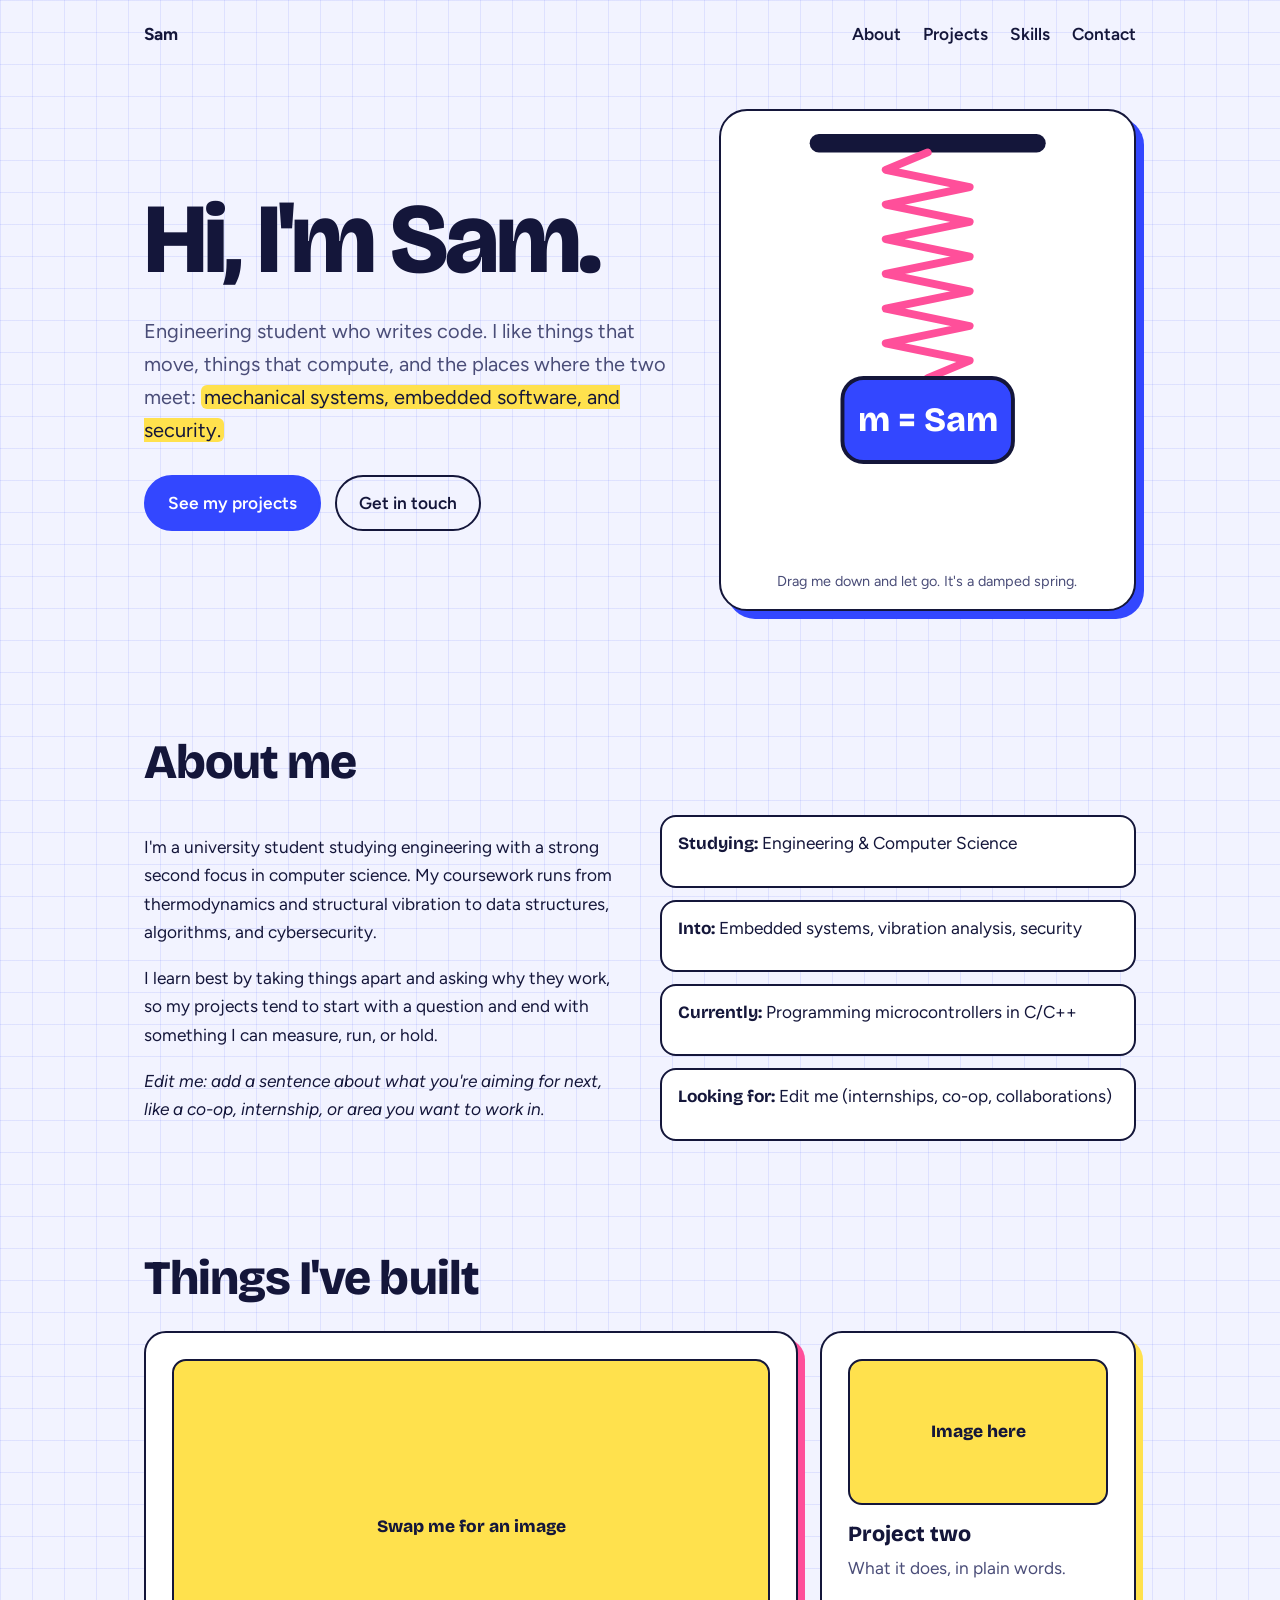
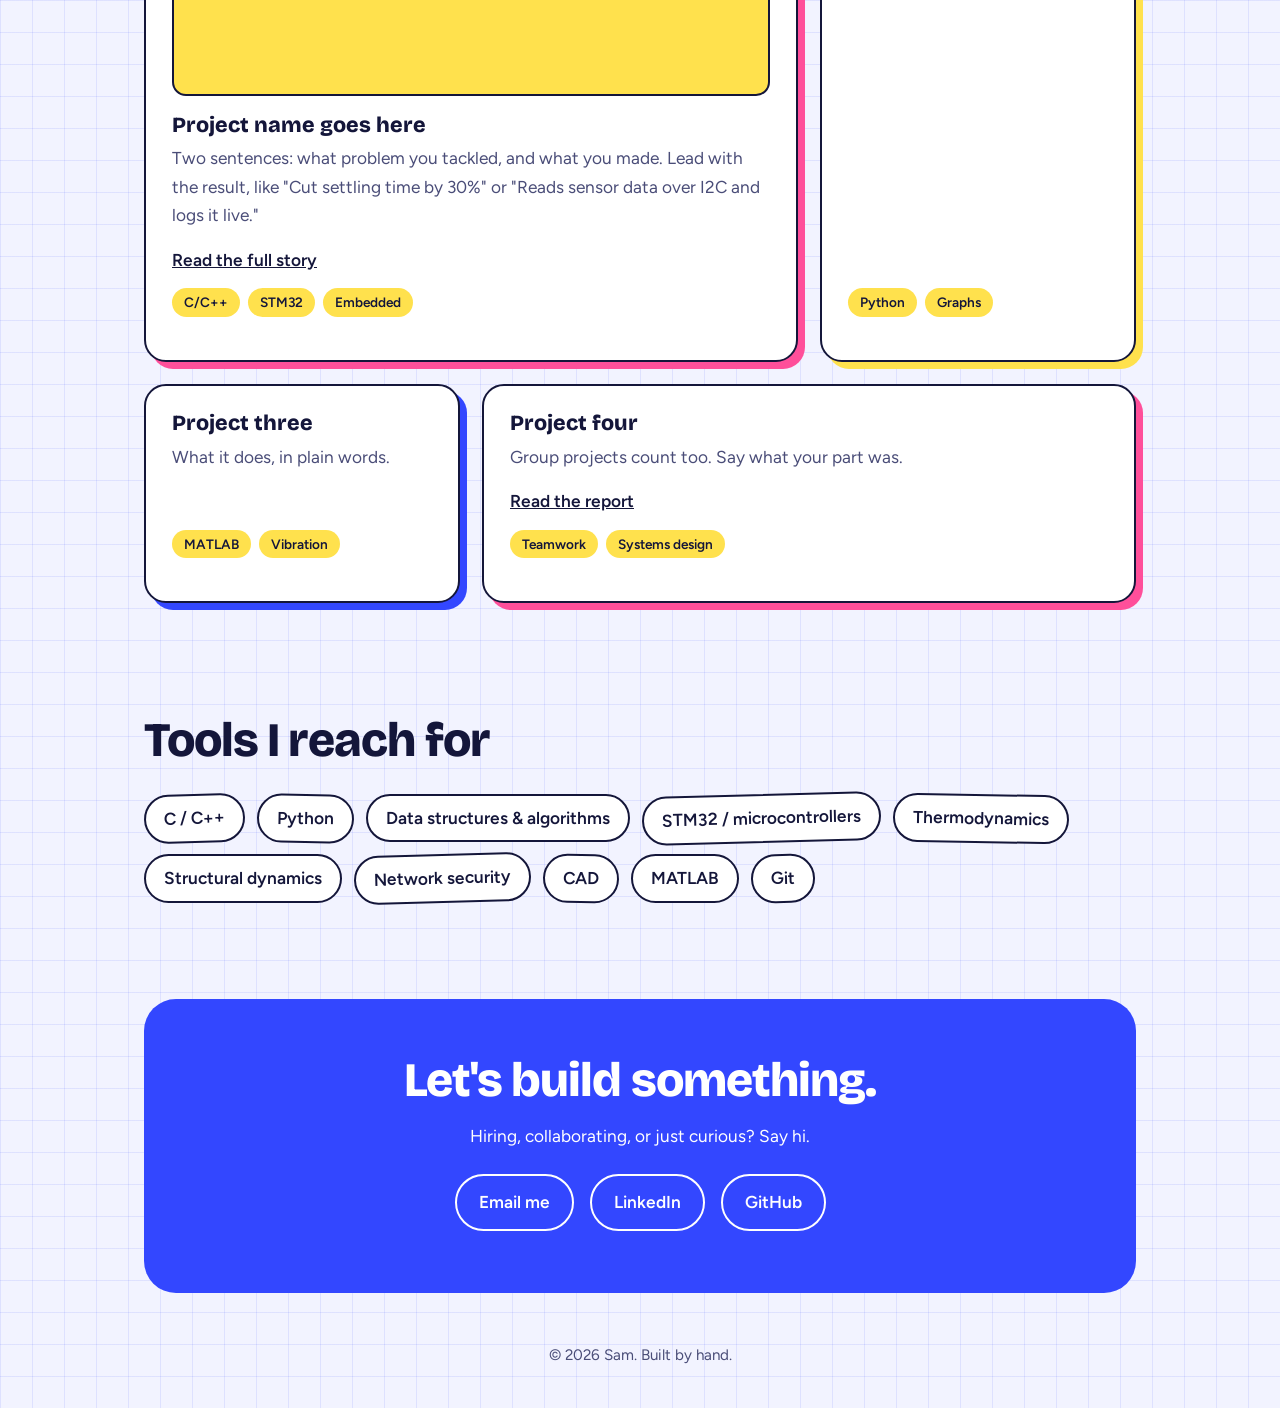
==== index.html @ a05fb28f "Add files via upload" ====
<!DOCTYPE html>
<html lang="en">
<head>
<meta charset="utf-8">
<meta name="viewport" content="width=device-width, initial-scale=1">
<title>Sam | Engineering & Computer Science</title>
<meta name="description" content="Portfolio of Sam, engineering and computer science student. Mechanical systems, embedded software, and security.">
<link rel="icon" href="data:image/svg+xml,<svg xmlns='http://www.w3.org/2000/svg' viewBox='0 0 100 100'><text y='.9em' font-size='90'>⚙️</text></svg>">
<link rel="preconnect" href="https://fonts.googleapis.com">
<link rel="preconnect" href="https://fonts.gstatic.com" crossorigin>
<link href="https://fonts.googleapis.com/css2?family=Bricolage+Grotesque:opsz,wght@12..96,500;12..96,800&family=Figtree:wght@400;600&display=swap" rel="stylesheet">
<link rel="stylesheet" href="style.css">
</head>
<body>
<div class="wrap">
  <nav aria-label="Main">
    <strong>Sam</strong>
    <div class="links"><a href="#about">About</a><a href="#projects">Projects</a><a href="#skills">Skills</a><a href="#contact">Contact</a></div>
  </nav>

  <header class="hero">
    <div>
      <h1>Hi, I'm Sam.</h1>
      <p class="lede">Engineering student who writes code. I like things that move, things that compute, and the places where the two meet: <span class="hl">mechanical systems, embedded software, and security.</span></p>
      <div class="btns">
        <a class="btn primary" href="#projects">See my projects</a>
        <a class="btn" href="#contact">Get in touch</a>
      </div>
    </div>
    <div class="toy">
      <svg id="spring" viewBox="0 0 300 340" role="img" aria-label="A draggable mass on a spring. Drag it down and let go to watch it oscillate.">
        <rect x="60" y="10" width="180" height="14" rx="7" fill="var(--ink)"/>
        <path id="coil" fill="none" stroke="var(--pink)" stroke-width="6" stroke-linecap="round" stroke-linejoin="round"/>
        <g id="mass">
          <rect x="85" y="0" width="130" height="64" rx="16" fill="var(--cobalt)" stroke="var(--ink)" stroke-width="3"/>
          <text x="150" y="40" text-anchor="middle" font-family="Bricolage Grotesque,sans-serif" font-weight="800" font-size="26" fill="#fff">m = Sam</text>
        </g>
      </svg>
      <small>Drag me down and let go. It's a damped spring.</small>
    </div>
  </header>

  <section id="about" aria-labelledby="about-h">
    <h2 id="about-h">About me</h2>
    <div class="about">
      <div>
        <p>I'm a university student studying engineering with a strong second focus in computer science. My coursework runs from thermodynamics and structural vibration to data structures, algorithms, and cybersecurity.</p>
        <p>I learn best by taking things apart and asking why they work, so my projects tend to start with a question and end with something I can measure, run, or hold.</p>
        <p><em>Edit me: add a sentence about what you're aiming for next, like a co-op, internship, or area you want to work in.</em></p>
      </div>
      <ul class="facts">
        <li><b>Studying:</b> Engineering &amp; Computer Science</li>
        <li><b>Into:</b> Embedded systems, vibration analysis, security</li>
        <li><b>Currently:</b> Programming microcontrollers in C/C++</li>
        <li><b>Looking for:</b> Edit me (internships, co-op, collaborations)</li>
      </ul>
    </div>
  </section>

  <section id="projects" aria-labelledby="proj-h">
    <h2 id="proj-h">Things I've built</h2>
    <div class="projects">
      <article class="card wide">
        <div class="thumb empty" role="img" aria-label="Placeholder for a project image">Swap me for an image</div>
        <h3><a href="projects/project-one.html">Project name goes here</a></h3>
        <p>Two sentences: what problem you tackled, and what you made. Lead with the result, like "Cut settling time by 30%" or "Reads sensor data over I2C and logs it live."</p>
        <a class="more" href="projects/project-one.html">Read the full story</a>
        <ul class="tags"><li>C/C++</li><li>STM32</li><li>Embedded</li></ul>
      </article>
      <article class="card">
        <div class="thumb empty" role="img" aria-label="Placeholder for a project image">Image here</div>
        <h3><a href="projects/project-one.html">Project two</a></h3>
        <p>What it does, in plain words.</p>
        <ul class="tags"><li>Python</li><li>Graphs</li></ul>
      </article>
      <article class="card">
        <h3>Project three</h3>
        <p>What it does, in plain words.</p>
        <ul class="tags"><li>MATLAB</li><li>Vibration</li></ul>
      </article>
      <article class="card wide">
        <h3>Project four</h3>
        <p>Group projects count too. Say what your part was.</p>
        <a class="more" href="#">Read the report</a>
        <ul class="tags"><li>Teamwork</li><li>Systems design</li></ul>
      </article>
    </div>
  </section>

  <section id="skills" aria-labelledby="skills-h">
    <h2 id="skills-h">Tools I reach for</h2>
    <div class="skills">
      <span>C / C++</span><span>Python</span><span>Data structures &amp; algorithms</span><span>STM32 / microcontrollers</span>
      <span>Thermodynamics</span><span>Structural dynamics</span><span>Network security</span><span>CAD</span><span>MATLAB</span><span>Git</span>
    </div>
  </section>

  <section id="contact" class="contact" aria-labelledby="contact-h">
    <h2 id="contact-h">Let's build something.</h2>
    <p>Hiring, collaborating, or just curious? Say hi.</p>
    <a class="btn" href="mailto:you@example.com">Email me</a>
    <a class="btn" href="https://www.linkedin.com/in/your-handle" rel="noopener">LinkedIn</a>
    <a class="btn" href="https://github.com/your-handle" rel="noopener">GitHub</a>
  </section>
  <footer>© <span id="yr"></span> Sam. Built by hand.</footer>
</div>

<script>
document.getElementById('yr').textContent=new Date().getFullYear();
(function(){
  var svg=document.getElementById('spring'),coil=document.getElementById('coil'),mass=document.getElementById('mass');
  var rest=200,y=rest,v=0,drag=false,k=60,c=3.2,last=performance.now();
  var reduce=matchMedia('(prefers-reduced-motion: reduce)').matches;
  function draw(){
    var top=24,n=12,d='M150 '+top;
    var len=y-top,step=len/(n+1);
    for(var i=1;i<=n;i++){d+=' L'+(i%2?118:182)+' '+(top+step*i)}
    d+=' L150 '+y;
    coil.setAttribute('d',d);
    mass.setAttribute('transform','translate(0,'+y+')');
  }
  function ptY(e){var p=svg.createSVGPoint();p.x=e.clientX;p.y=e.clientY;return p.matrixTransform(svg.getScreenCTM().inverse()).y}
  svg.addEventListener('pointerdown',function(e){drag=true;svg.setPointerCapture(e.pointerId);v=0});
  svg.addEventListener('pointermove',function(e){if(drag){y=Math.max(90,Math.min(270,ptY(e)-32))}});
  svg.addEventListener('pointerup',function(){drag=false});
  function tick(t){
    var dt=Math.min((t-last)/1000,.03);last=t;
    if(!drag){var a=-k*(y-rest)-c*v;v+=a*dt*1;y+=v*dt*1;if(reduce){y=rest;v=0}}
    draw();requestAnimationFrame(tick);
  }
  y=reduce?rest:130;draw();requestAnimationFrame(tick);
})();
</script>
</body>
</html>
---- style.css ----
:root{
  --paper:#F2F3FF; --ink:#14163A; --cobalt:#3347FF; --pink:#FF4F9A; --lemon:#FFE14D;
  --muted:#4A4D78; --card:#fff;
  --display:'Bricolage Grotesque',system-ui,sans-serif; --body:'Figtree',system-ui,sans-serif;
}
@media (prefers-color-scheme:dark){
  :root{--paper:#0F1130; --ink:#F2F3FF; --muted:#A9ACD9; --card:#1A1D4A; --cobalt:#7B89FF}
}
*{box-sizing:border-box}
html{scroll-behavior:smooth}
body{margin:0;background:var(--paper);color:var(--ink);font:400 1.08rem/1.65 var(--body);
  background-image:linear-gradient(color-mix(in srgb,var(--cobalt) 10%,transparent) 1px,transparent 1px),
  linear-gradient(90deg,color-mix(in srgb,var(--cobalt) 10%,transparent) 1px,transparent 1px);
  background-size:32px 32px}
a{color:inherit}
:focus-visible{outline:3px solid var(--pink);outline-offset:3px;border-radius:4px}
.wrap{max-width:1040px;margin:0 auto;padding:0 24px}
nav{display:flex;justify-content:space-between;align-items:center;padding:20px 0;font-weight:600}
nav .links{display:flex;gap:22px;flex-wrap:wrap}
nav a{text-decoration:none}
nav a:hover{text-decoration:underline;text-decoration-color:var(--pink);text-decoration-thickness:3px;text-underline-offset:5px}
h1,h2,h3{font-family:var(--display);line-height:1.05;margin:0}
h1{font-size:clamp(3rem,9vw,6.2rem);font-weight:800;letter-spacing:-.03em}
h2{font-size:clamp(2rem,5vw,3rem);font-weight:800;letter-spacing:-.02em;margin-bottom:28px}
h3{font-size:1.35rem;font-weight:800;margin-bottom:8px}
.hero{display:grid;grid-template-columns:1.3fr 1fr;gap:32px;align-items:center;padding:40px 0 70px}
.hero p.lede{font-size:1.25rem;max-width:30em;color:var(--muted);margin:22px 0 28px}
.hl{background:var(--lemon);color:#14163A;padding:0 .15em;border-radius:6px}
.btns{display:flex;gap:14px;flex-wrap:wrap}
.btn{display:inline-block;padding:12px 22px;border-radius:999px;font-weight:600;text-decoration:none;border:2.5px solid var(--ink);transition:transform .15s}
.btn.primary{background:var(--cobalt);color:#fff;border-color:var(--cobalt)}
.btn:hover{transform:translate(-2px,-2px);box-shadow:3px 3px 0 var(--pink)}
.toy{background:var(--card);border:2.5px solid var(--ink);border-radius:28px;padding:10px 10px 14px;box-shadow:8px 8px 0 var(--cobalt);text-align:center}
.toy svg{width:100%;height:auto;display:block;touch-action:none;cursor:grab}
.toy svg:active{cursor:grabbing}
.toy small{color:var(--muted);font-size:.9rem}
section{padding:56px 0}
.about{display:grid;grid-template-columns:1fr 1fr;gap:40px}
.facts{list-style:none;margin:0;padding:0;display:grid;gap:12px}
.facts li{background:var(--card);border:2.5px solid var(--ink);border-radius:16px;padding:12px 16px}
.facts b{font-family:var(--display)}
.projects{display:grid;grid-template-columns:repeat(6,1fr);gap:22px}
.card{background:var(--card);border:2.5px solid var(--ink);border-radius:22px;padding:26px;grid-column:span 2;display:flex;flex-direction:column}
.card.wide{grid-column:span 4}
.card:nth-child(1){box-shadow:7px 7px 0 var(--pink)}
.card:nth-child(2){box-shadow:7px 7px 0 var(--lemon)}
.card:nth-child(3){box-shadow:7px 7px 0 var(--cobalt)}
.card:nth-child(4){box-shadow:7px 7px 0 var(--pink)}
.card p{margin:0 0 16px;color:var(--muted)}
.tags{display:flex;gap:8px;flex-wrap:wrap;margin-top:auto;padding:0;list-style:none}
.tags li{font-size:.85rem;font-weight:600;padding:3px 12px;border-radius:999px;background:var(--lemon);color:#14163A}
.card a.more{font-weight:600;margin:0 0 14px}
.skills{display:flex;flex-wrap:wrap;gap:12px}
.skills span{padding:8px 18px;border:2.5px solid var(--ink);border-radius:999px;font-weight:600;background:var(--card)}
.skills span:nth-child(3n+1){transform:rotate(-1.5deg)}
.skills span:nth-child(3n+2){transform:rotate(1deg)}
.contact{text-align:center;background:var(--cobalt);color:#fff;border-radius:32px;padding:56px 24px;margin:40px 0}
.contact h2{margin-bottom:12px}
.contact .btn{border-color:#fff;color:#fff;margin:6px}
.contact .btn:hover{box-shadow:3px 3px 0 var(--lemon)}
footer{text-align:center;color:var(--muted);padding:10px 0 40px;font-size:.95rem}
@media (max-width:760px){
  .hero,.about{grid-template-columns:1fr}
  .card,.card.wide{grid-column:span 6}
}
@media (prefers-reduced-motion:reduce){html{scroll-behavior:auto}.btn{transition:none}}

/* project thumbnails + project pages */
.thumb{width:100%;aspect-ratio:16/9;object-fit:cover;border:2.5px solid var(--ink);border-radius:14px;margin-bottom:18px;display:block;background:var(--lemon)}
.thumb.empty{display:grid;place-items:center;font-family:var(--display);font-weight:800;color:#14163A;text-align:center;padding:10px}
.card h3 a{text-decoration:none}
.card h3 a:hover{text-decoration:underline;text-decoration-color:var(--pink);text-decoration-thickness:3px;text-underline-offset:5px}
.proj{max-width:760px;padding-bottom:40px}
.proj h1{font-size:clamp(2.4rem,7vw,4.2rem);margin:10px 0 18px}
.proj h2{font-size:1.8rem;margin:44px 0 12px}
.back{font-weight:600;text-decoration:none}
.back:hover{text-decoration:underline;text-decoration-color:var(--pink);text-decoration-thickness:3px;text-underline-offset:5px}
.proj figure{margin:28px 0}
.proj figure img{width:100%;height:auto;border:2.5px solid var(--ink);border-radius:18px;box-shadow:7px 7px 0 var(--pink);display:block}
.proj figcaption{color:var(--muted);font-size:.95rem;margin-top:12px}
.gallery{display:grid;grid-template-columns:repeat(auto-fit,minmax(260px,1fr));gap:22px;margin:28px 0}
.gallery figure{margin:0}
.meta{display:flex;gap:10px;flex-wrap:wrap;padding:0;list-style:none;margin:0 0 8px}
.meta li{font-size:.85rem;font-weight:600;padding:3px 12px;border-radius:999px;background:var(--lemon);color:#14163A}
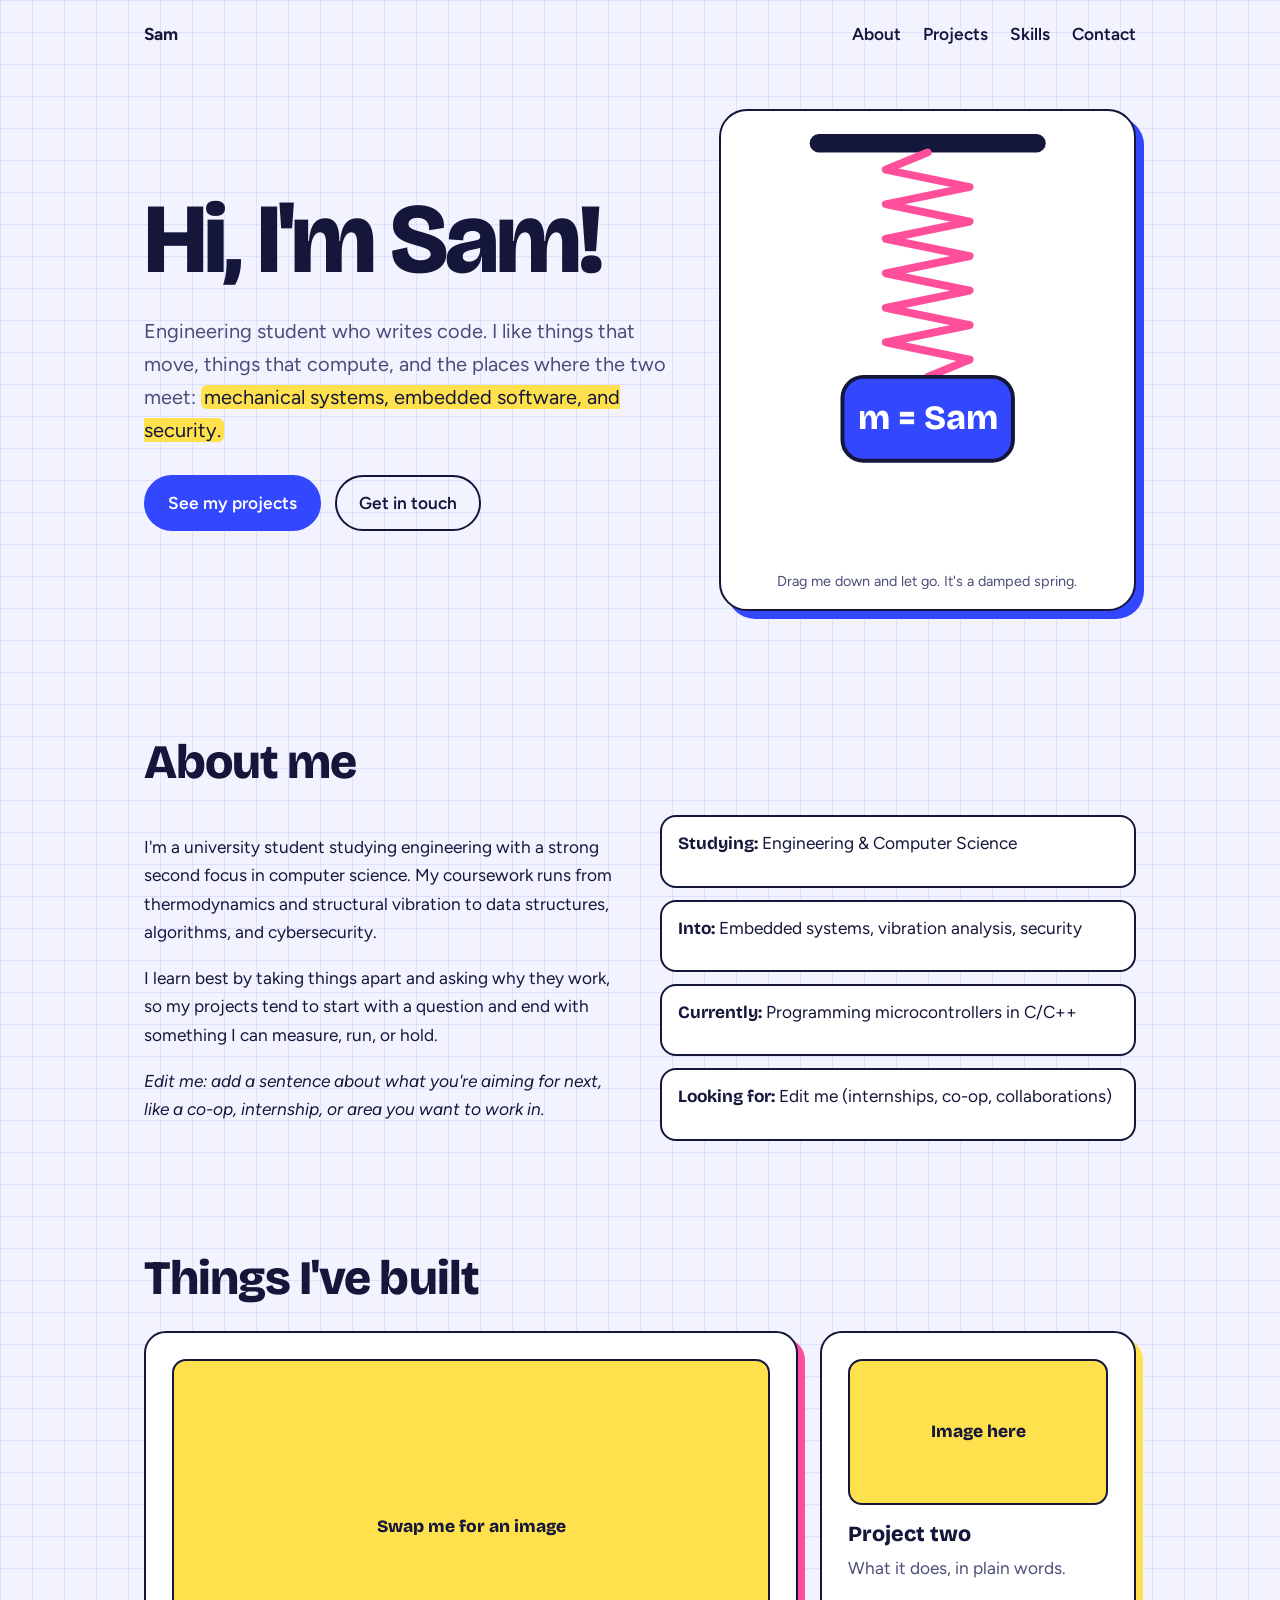
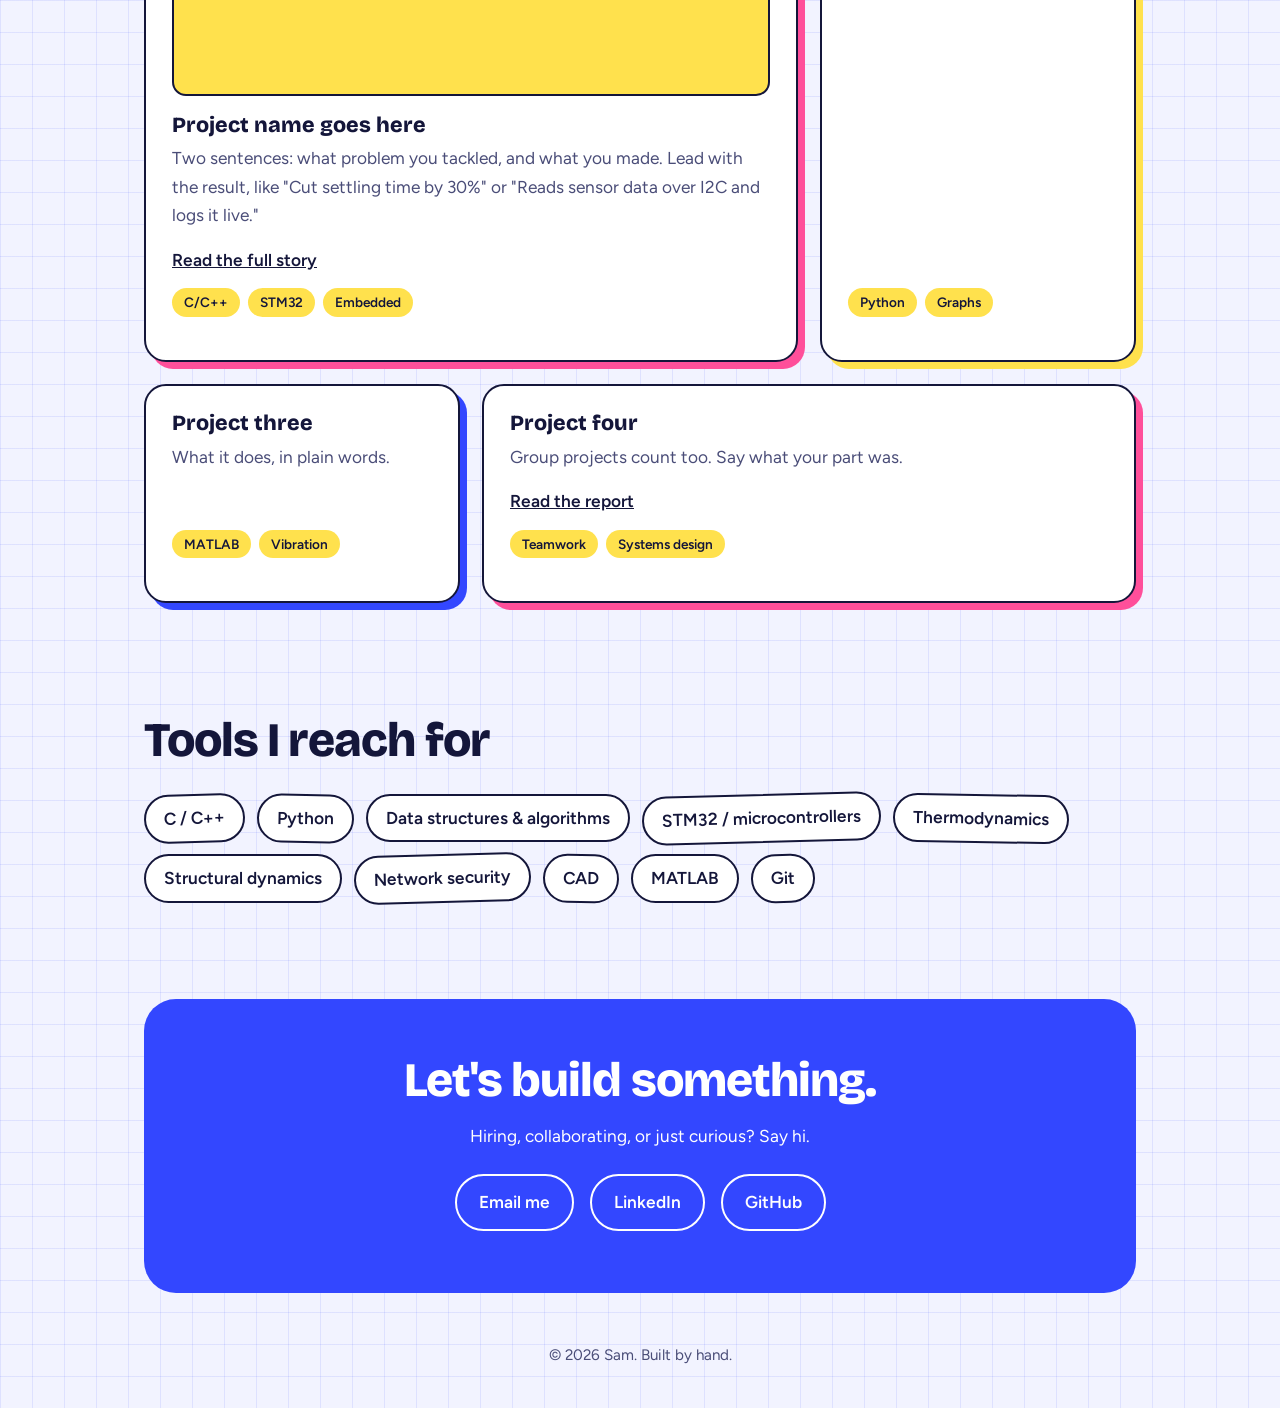
==== commit a574e874: "Update index.html" ====
--- a/index.html
+++ b/index.html
@@ -3,7 +3,7 @@
 <head>
 <meta charset="utf-8">
 <meta name="viewport" content="width=device-width, initial-scale=1">
-<title>Sam | Engineering & Computer Science</title>
+<title>Sam Bate | Mechanical Engineering & Computer Science</title>
 <meta name="description" content="Portfolio of Sam, engineering and computer science student. Mechanical systems, embedded software, and security.">
 <link rel="icon" href="data:image/svg+xml,<svg xmlns='http://www.w3.org/2000/svg' viewBox='0 0 100 100'><text y='.9em' font-size='90'>⚙️</text></svg>">
 <link rel="preconnect" href="https://fonts.googleapis.com">
@@ -20,7 +20,7 @@
 
   <header class="hero">
     <div>
-      <h1>Hi, I'm Sam.</h1>
+      <h1>Hi, I'm Sam!</h1>
       <p class="lede">Engineering student who writes code. I like things that move, things that compute, and the places where the two meet: <span class="hl">mechanical systems, embedded software, and security.</span></p>
       <div class="btns">
         <a class="btn primary" href="#projects">See my projects</a>
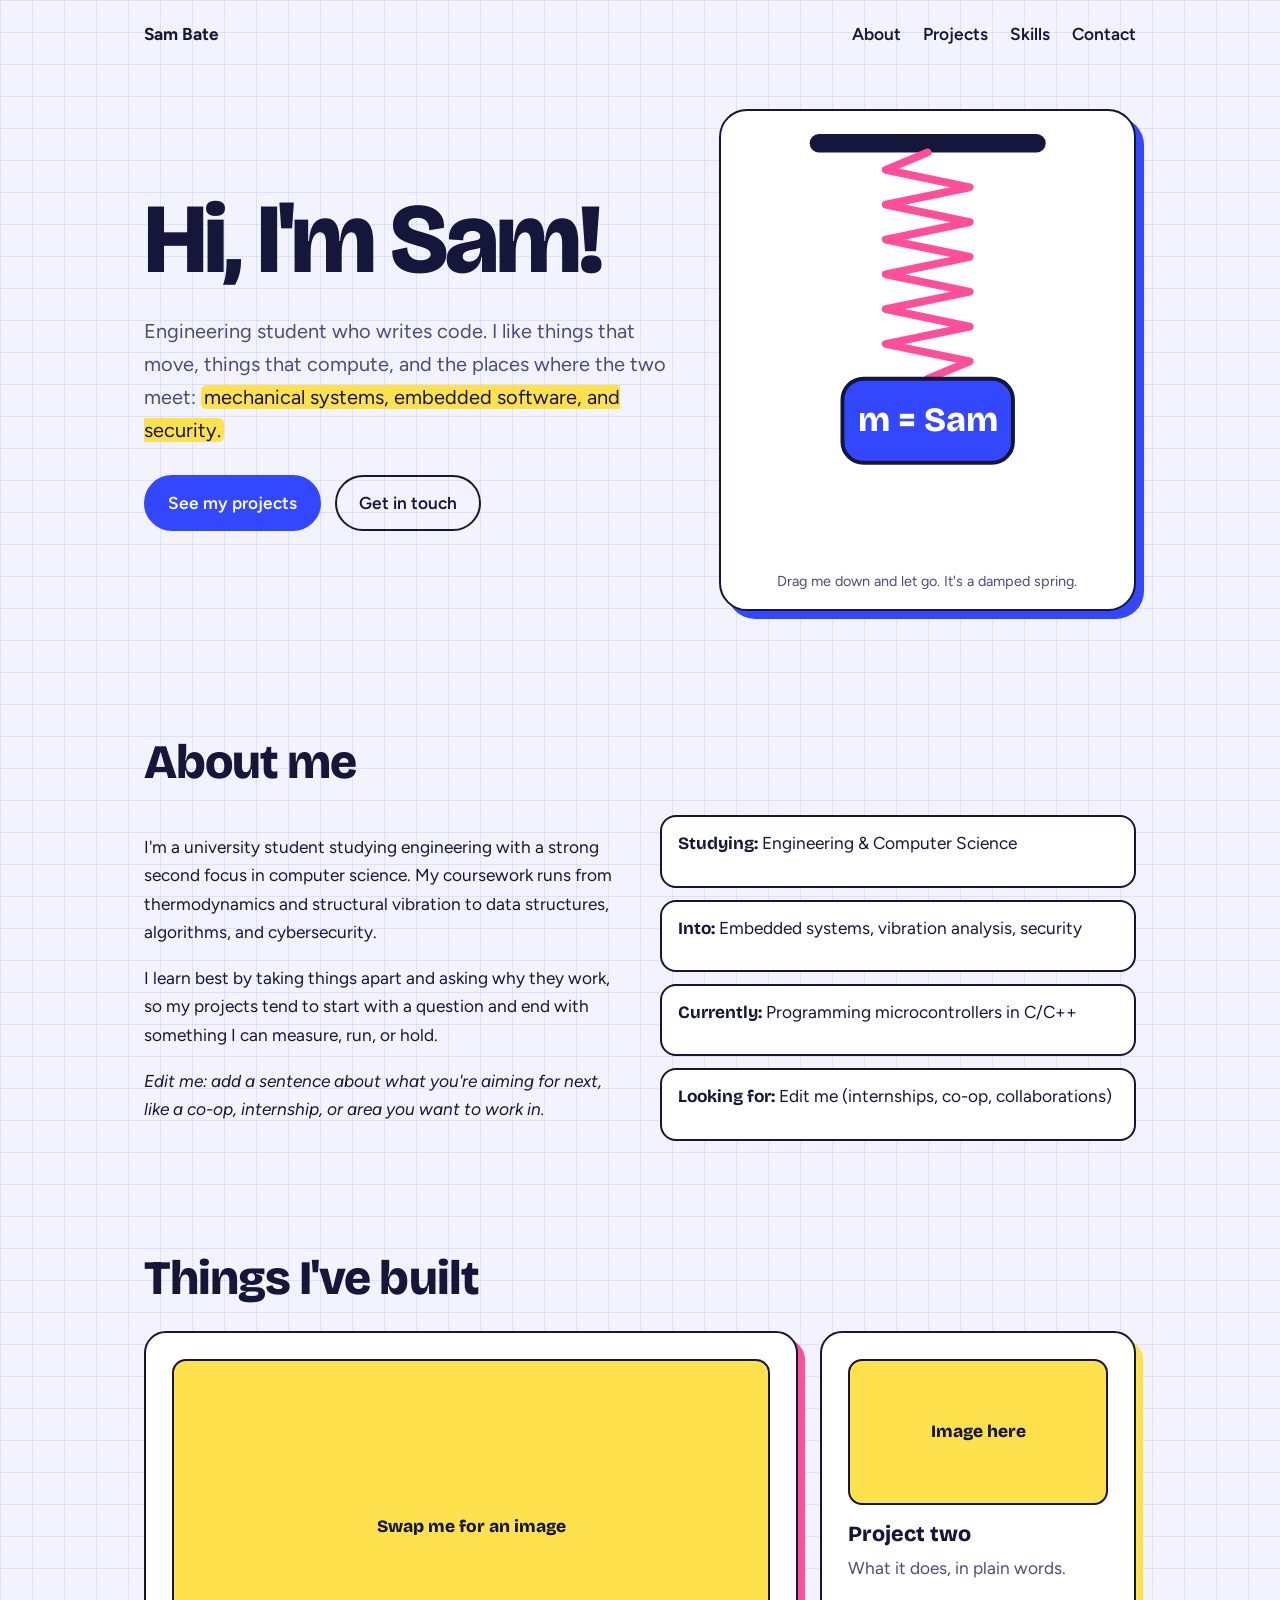
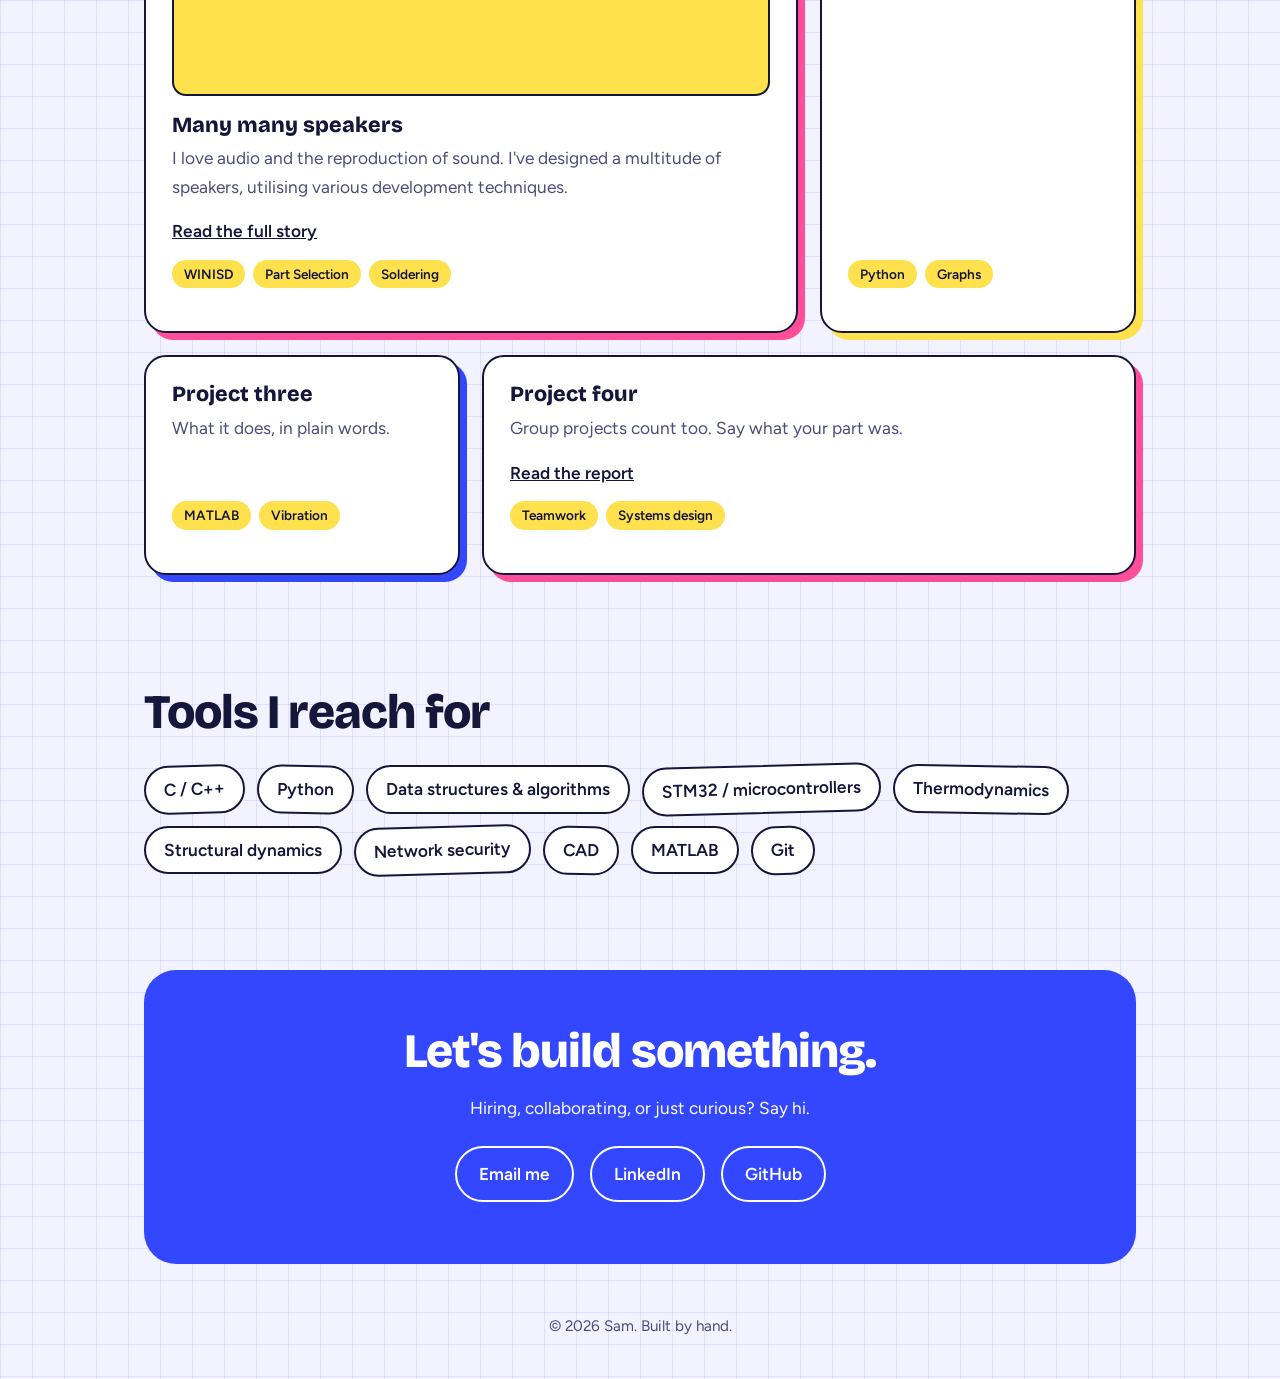
==== commit 248a5916: "Update index.html" ====
--- a/index.html
+++ b/index.html
@@ -14,7 +14,7 @@
 <body>
 <div class="wrap">
   <nav aria-label="Main">
-    <strong>Sam</strong>
+    <strong>Sam Bate</strong>
     <div class="links"><a href="#about">About</a><a href="#projects">Projects</a><a href="#skills">Skills</a><a href="#contact">Contact</a></div>
   </nav>
 
@@ -62,10 +62,10 @@
     <div class="projects">
       <article class="card wide">
         <div class="thumb empty" role="img" aria-label="Placeholder for a project image">Swap me for an image</div>
-        <h3><a href="projects/project-one.html">Project name goes here</a></h3>
-        <p>Two sentences: what problem you tackled, and what you made. Lead with the result, like "Cut settling time by 30%" or "Reads sensor data over I2C and logs it live."</p>
+        <h3><a href="projects/project-one.html">Many many speakers</a></h3>
+        <p>I love audio and the reproduction of sound. I've designed a multitude of speakers, utilising various development techniques.</p>
         <a class="more" href="projects/project-one.html">Read the full story</a>
-        <ul class="tags"><li>C/C++</li><li>STM32</li><li>Embedded</li></ul>
+        <ul class="tags"><li>WINISD</li><li>Part Selection</li><li>Soldering</li></ul>
       </article>
       <article class="card">
         <div class="thumb empty" role="img" aria-label="Placeholder for a project image">Image here</div>
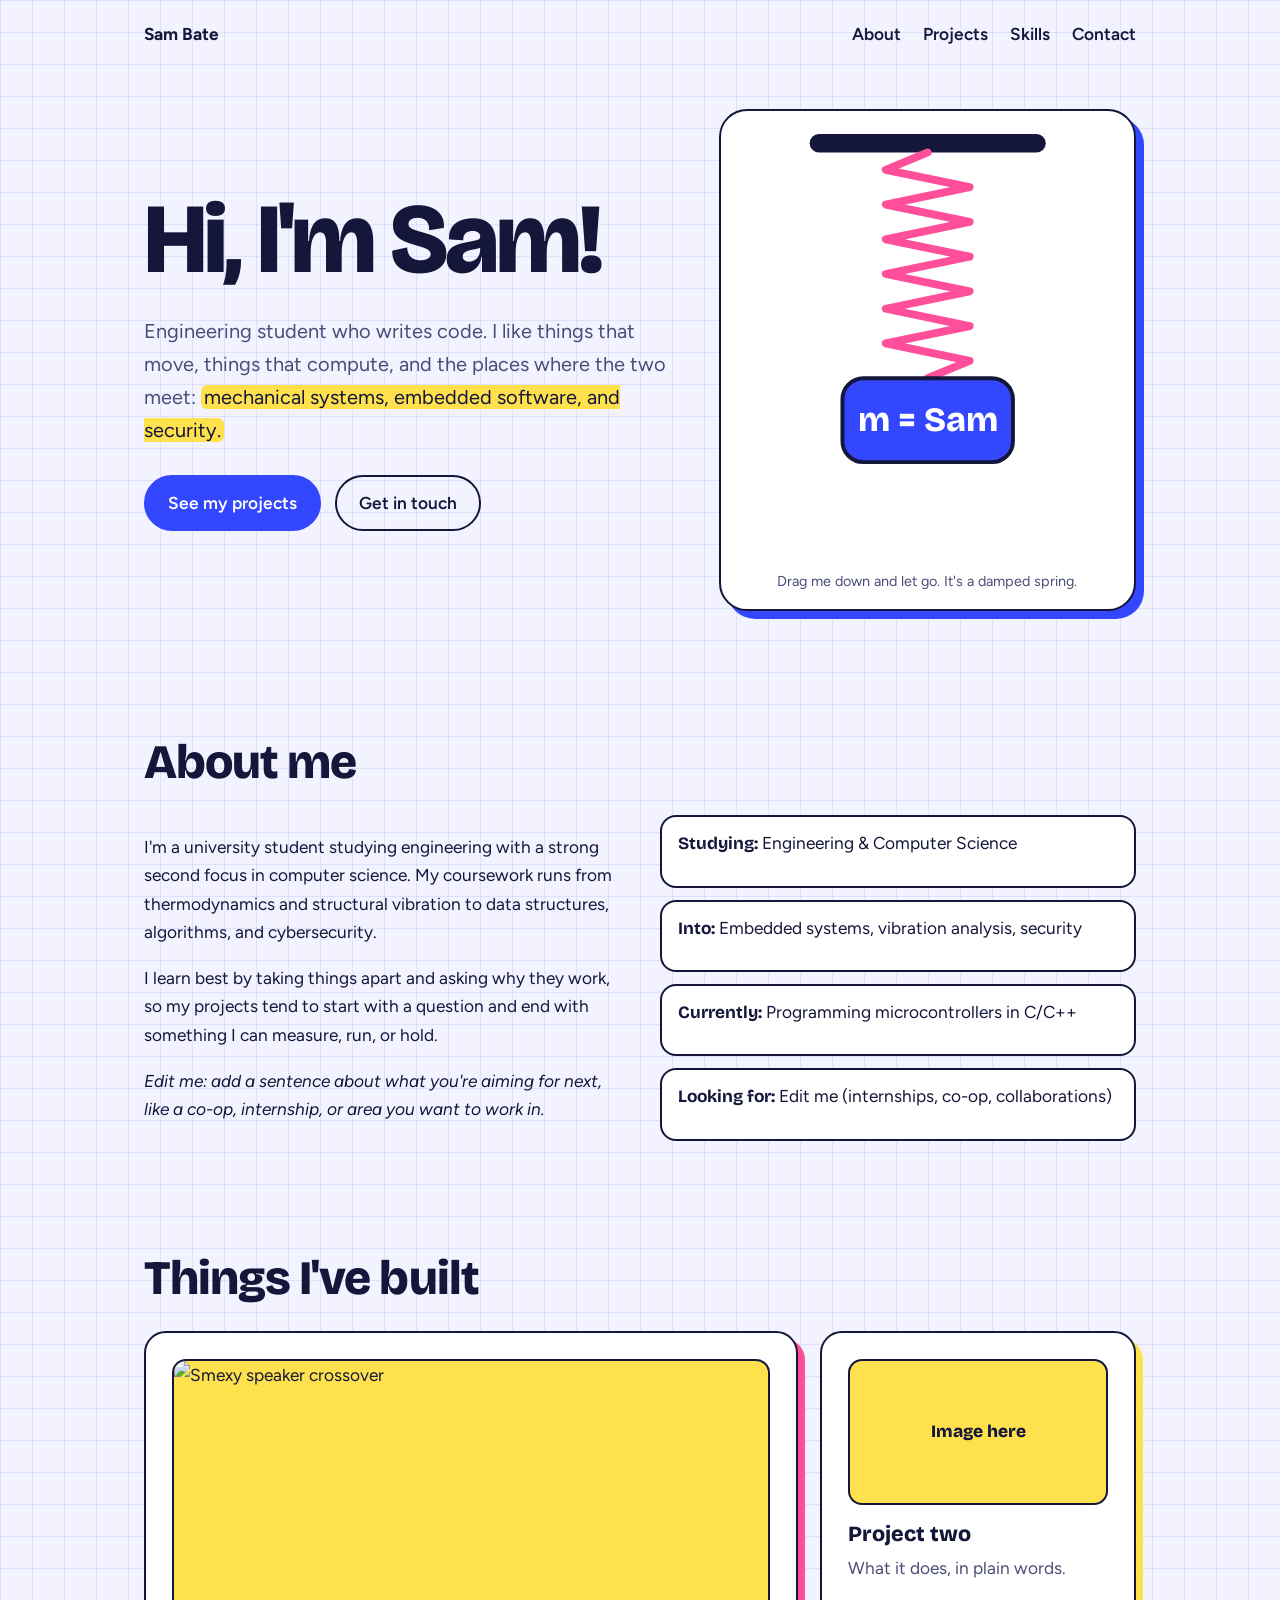
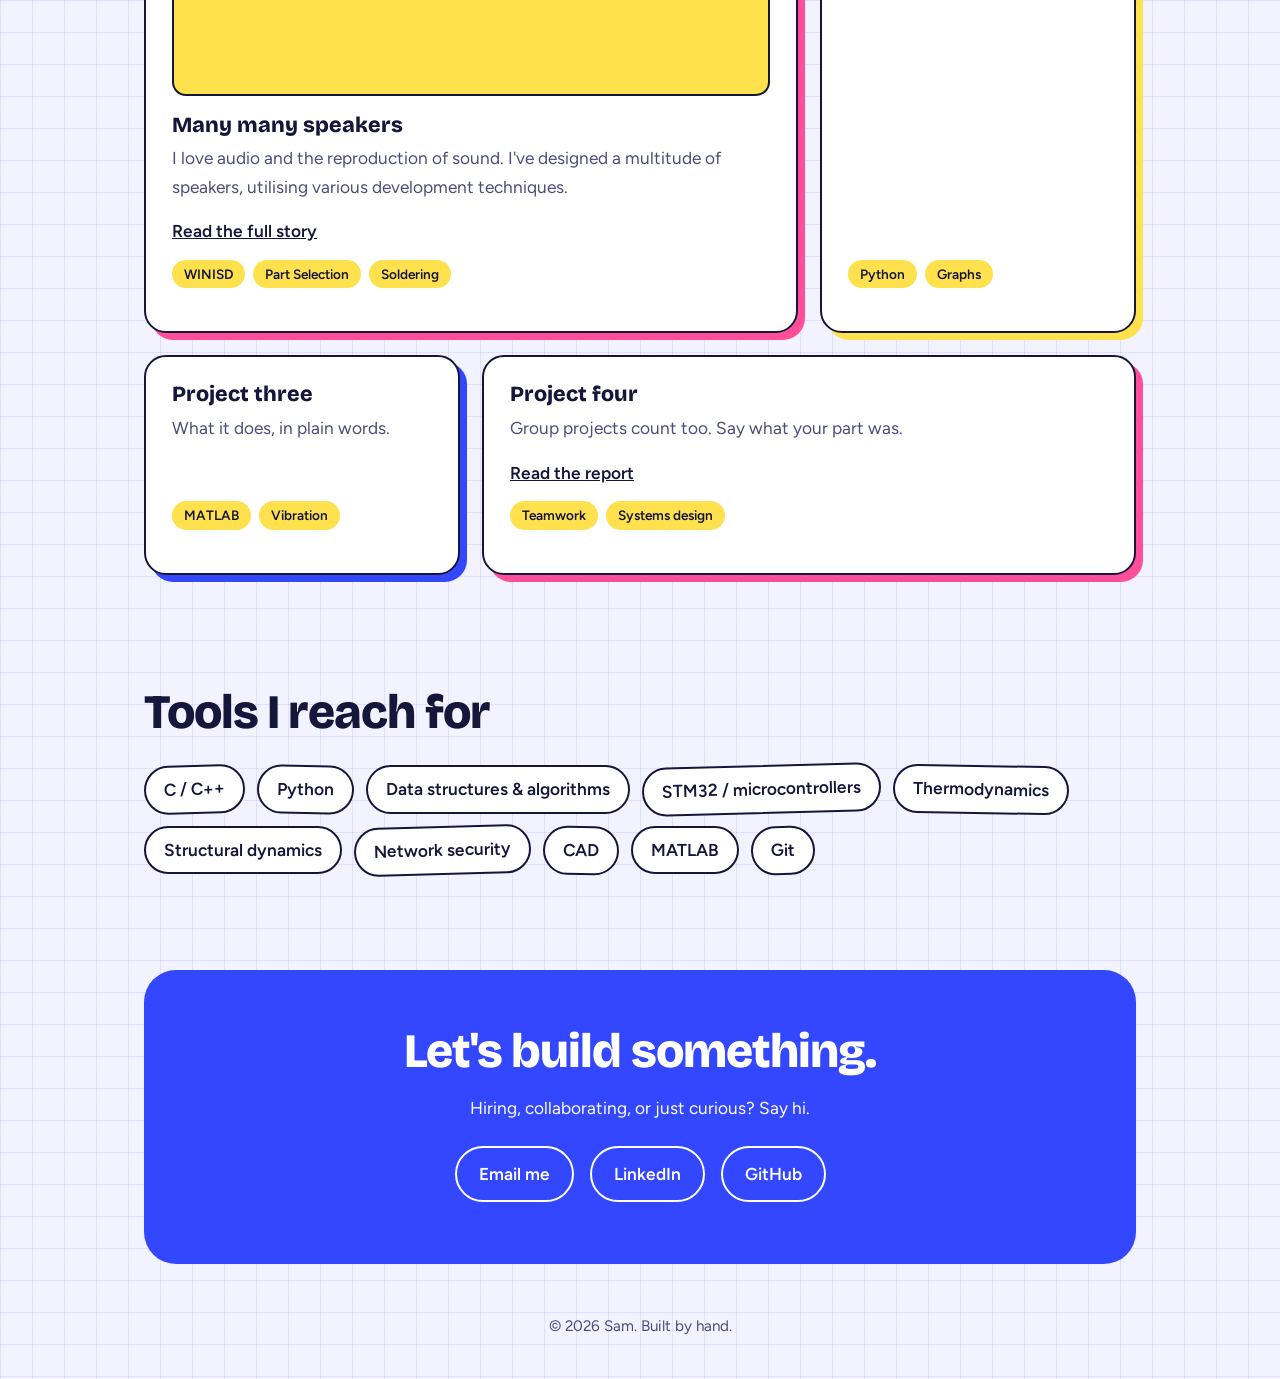
==== commit 7693814c: "Update index.html" ====
--- a/index.html
+++ b/index.html
@@ -61,7 +61,7 @@
     <h2 id="proj-h">Things I've built</h2>
     <div class="projects">
       <article class="card wide">
-        <div class="thumb empty" role="img" aria-label="Placeholder for a project image">Swap me for an image</div>
+        <img class="thumb" src="images/Crossover.jpg" alt="Smexy speaker crossover">
         <h3><a href="projects/project-one.html">Many many speakers</a></h3>
         <p>I love audio and the reproduction of sound. I've designed a multitude of speakers, utilising various development techniques.</p>
         <a class="more" href="projects/project-one.html">Read the full story</a>
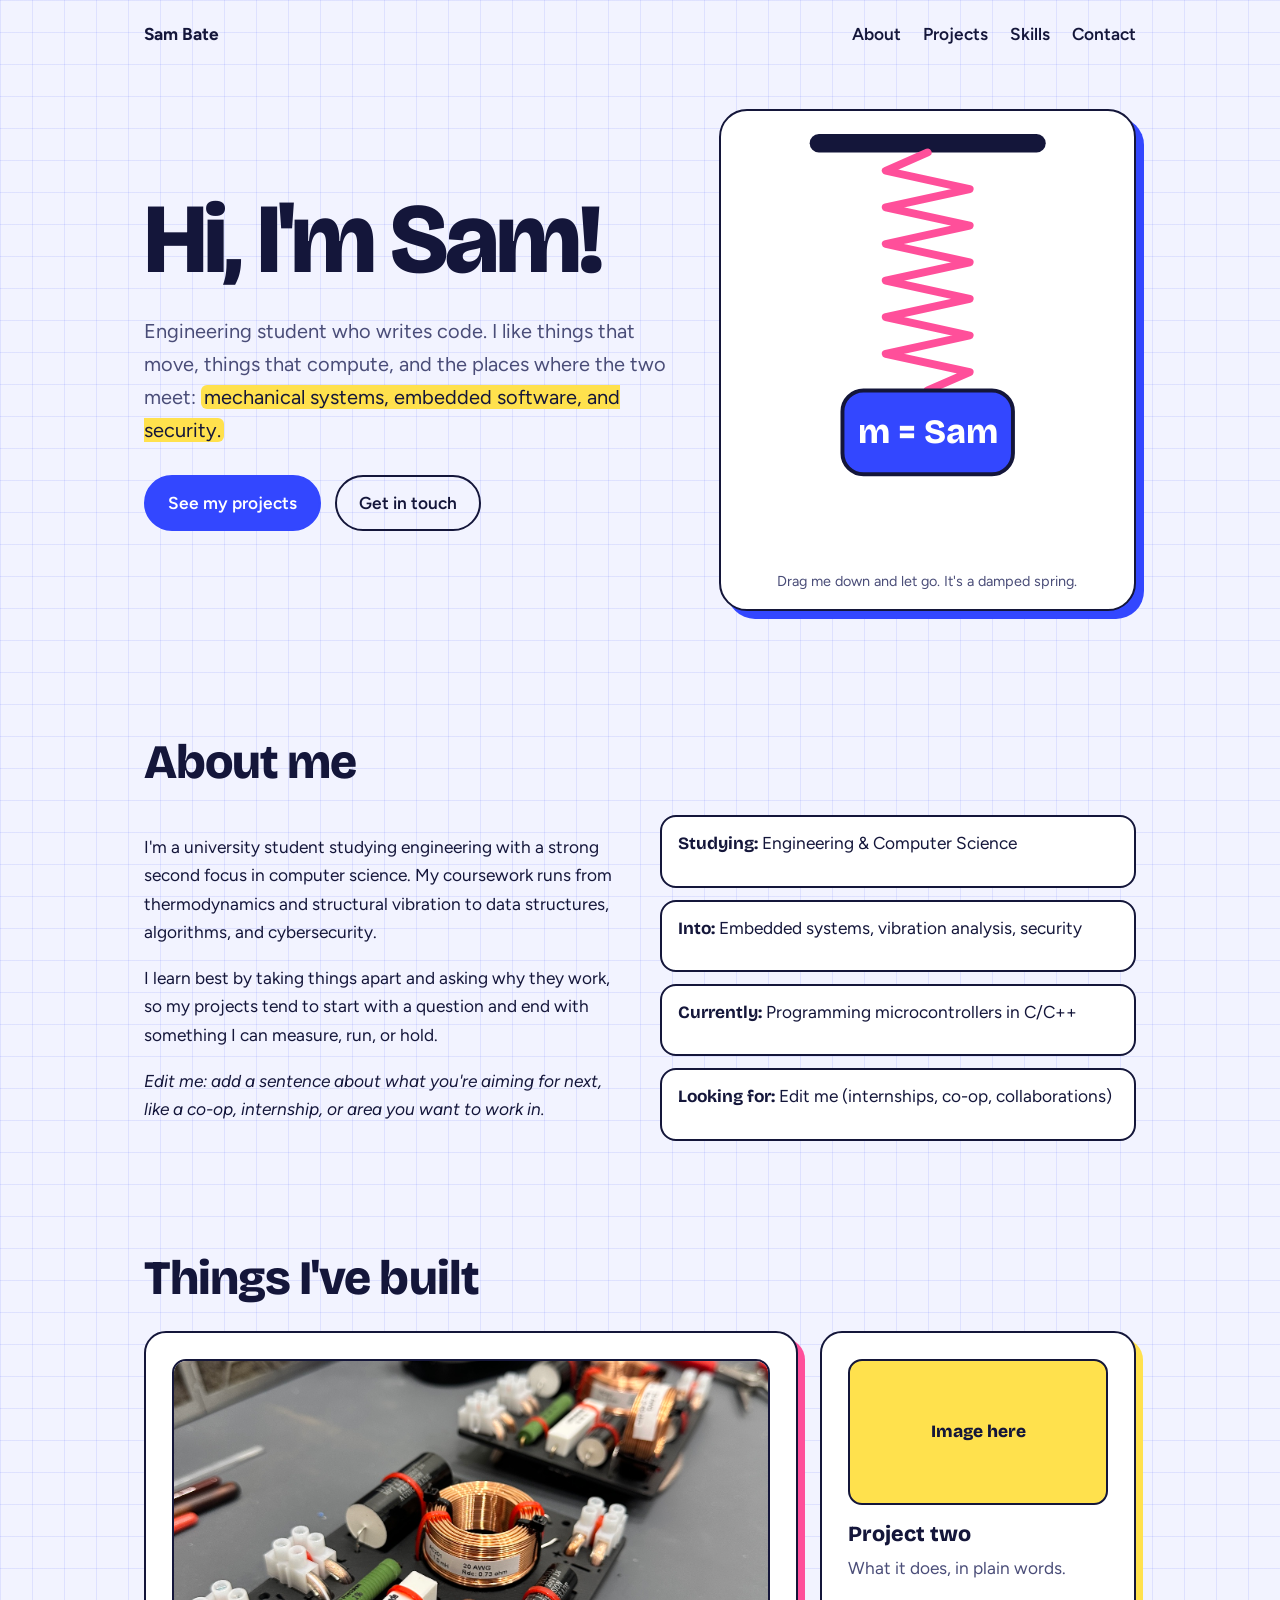
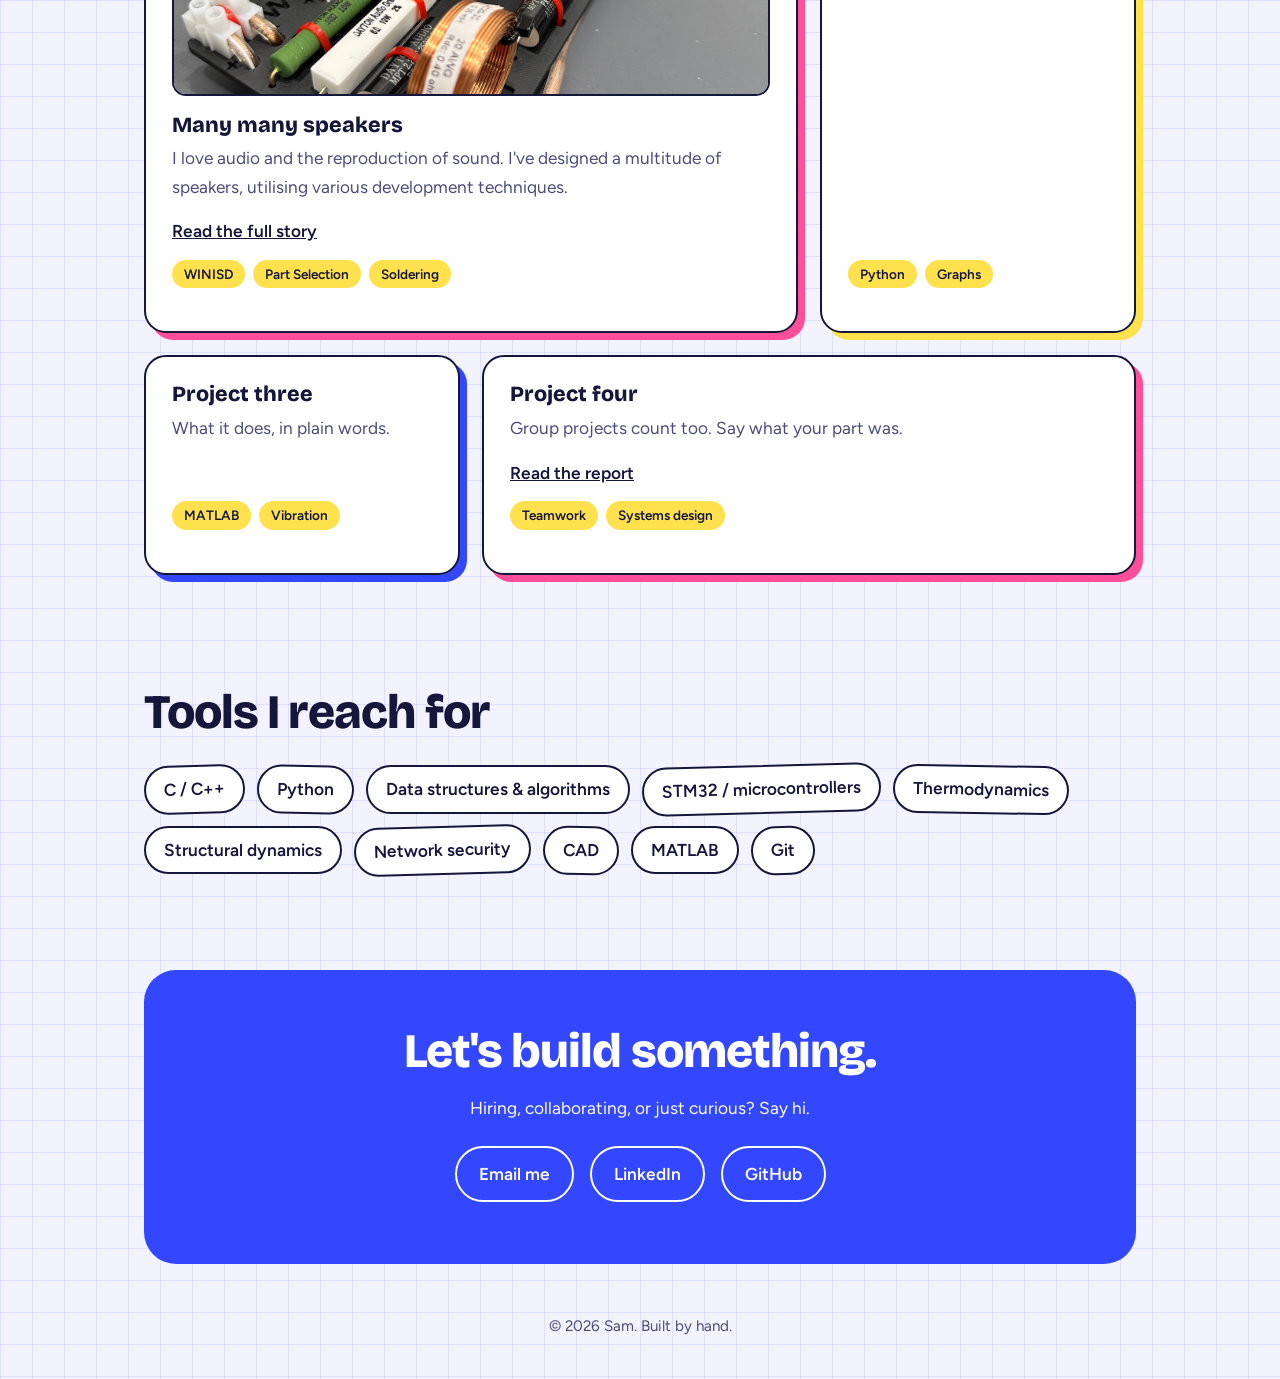
==== commit 95c59b01: "Update index.html" ====
--- a/index.html
+++ b/index.html
@@ -61,7 +61,7 @@
     <h2 id="proj-h">Things I've built</h2>
     <div class="projects">
       <article class="card wide">
-        <img class="thumb" src="images/Crossover.jpg" alt="Smexy speaker crossover">
+        <img class="thumb" src="images/Crossover.JPG" alt="Smexy speaker crossover">
         <h3><a href="projects/project-one.html">Many many speakers</a></h3>
         <p>I love audio and the reproduction of sound. I've designed a multitude of speakers, utilising various development techniques.</p>
         <a class="more" href="projects/project-one.html">Read the full story</a>
